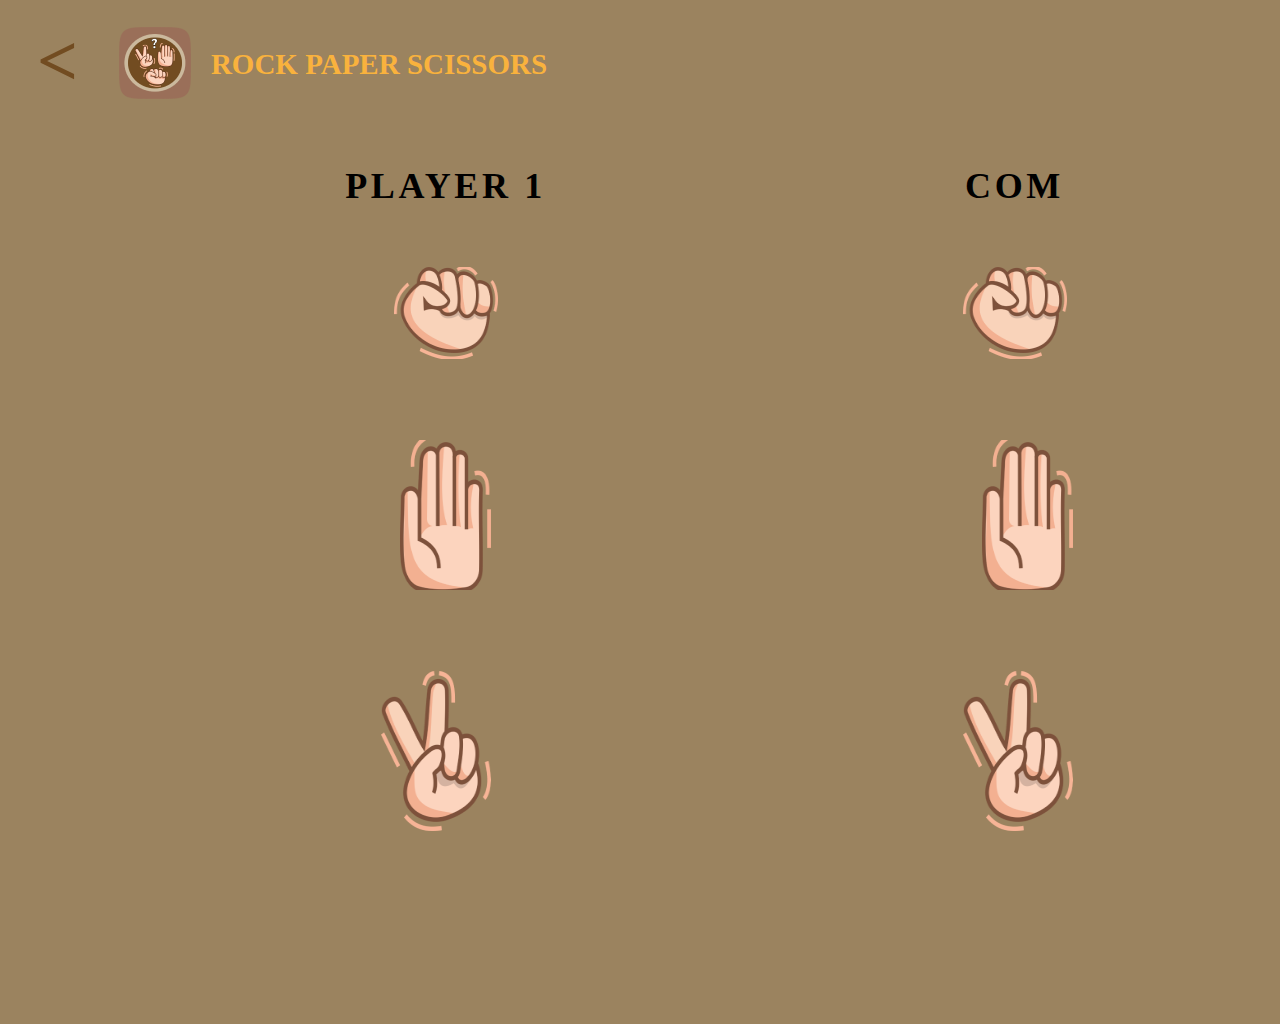
==== Challange4.html @ ebb3209c "Prototype1" ====
<!DOCTYPE html>
<html lang="en">
<head>
    <meta charset="UTF-8">
    <meta http-equiv="X-UA-Compatible" content="IE=edge">
    <meta name="viewport" content="width=device-width, initial-scale=1.0">
    <title>Challange Chapter 4</title>
    <link href="https://cdn.jsdelivr.net/npm/bootstrap@5.0.2/dist/css/bootstrap.min.css" rel="stylesheet">
    <link rel="stylesheet" href="style.css">
</head>
<style>

</style>
<body>
    <header>
        <h1 style="position: absolute;
        width: 55px;
        height: 87px;
        left: 37px;
        top: 12px;
        
        font-family: 'Open Sans';
        font-style: normal;
        font-weight: 700;
        font-size: 72px;
        line-height: 98px;
        letter-spacing: 0.1em;
        text-transform: uppercase;
        color: #724C21;"> < </h1>
        <div class="logo"><img src="assets/logo 1.png" alt=img></div>
        <div class="title">ROCK PAPER SCISSORS</div>
    </header>
    <div class="container">
        <div class="row">
            <div class="col">
                <h2 class="player1">PLAYER 1</h2>
                <div id="batu" role="button" class="row"><img src="assets/batu 1.png" style="position: absolute;
                    width: 128px;
                    height: 92px;
                    left: 382px;
                    top: 267px;">
                    </div>
                <div id="kertas" role="button" class="row"><img src="assets/kertas 1.png" style="position: absolute;
                    width: 115px;
                    height: 150px;
                    left: 388px;
                    top: 440px;">
                    </div>
                <div id="gunting" role="button" class="row"><img src="assets/gunting 1.png" style="position: absolute;
                    width: 134px;
                    height: 160px;
                    left: 369px;
                    top: 671px;">
                    </div>
                
            </div>
            <div class="col"></div>
            <div class="col">
                <h2 class="com">COM</h2>
                <div class="row"><img src="assets/batu 1.png" style="position: absolute;
                    width: 128px;
                    height: 92px;
                    left: 951px;
                    top: 267px;">
                    </div>
                <div class="row"><img src="assets/kertas 1.png" style="position: absolute;
                    width: 115px;
                    height: 150px;
                    left: 970px;
                    top: 440px;">
                    </div>
                <div class="row"><img src="assets/gunting 1.png" style="position: absolute;
                    width: 134px;
                    height: 160px;
                    left: 951px;
                    top: 671px;">
                    </div>
            </div>
        </div>
    </div>
    <div>

    </div>
    <script>
        var batu = document.getElementById("batu")
        var gunting = document.getElementById("gunting")
        var kertas = document.getElementById("kertas")

        // console.log(batu);
        // console.log(gunting);
        // console.log(kertas);

        const element1 = document.getElementById("batu");
        element1.addEventListener("click", myFunction1);
        function myFunction1() {
            let player = "batu" 
            console.log(player, '->Pilihan Player')

            let choice = ["batu", "gunting", "kertas"]
            let bot = choice[Math.floor(Math.random() * choice.length)]
            console.log(bot, '->Pilihan Bot')

            if (bot === "batu") {
                console.log("DRAW")
            } else if (bot === "kertas"){
                console.log("YOU LOSE!")
            }else{
                console.log("YOU WIN!")
            }
        }

        const element2 = document.getElementById("kertas");
        element2.addEventListener("click", myFunction2);
        function myFunction2() {
            let player = "kertas"
            console.log(player, '->Pilihan Player');

            let choice = ["batu", "gunting", "kertas"]
            let bot = choice[Math.floor(Math.random() * choice.length)]
            console.log(bot, '->Pilihan Bot');

            if(bot === "batu") {
                console.log("YOU WIN!");        
            }else if(bot === "kertas") {
                console.log("DRAW");
            }else {
                console.log("YOU LOSE!");
            }
            
        }

        const element3 = document.getElementById("gunting");
        element3.addEventListener("click", myFunction3);
        function myFunction3() {
            let player = "gunting"
            console.log(player, '->Pilihan Player');

            let choice = ["batu", "gunting", "kertas"]
            let bot = choice[Math.floor(Math.random() * choice.length)]
            console.log(bot, '->Pilihan Bot');

            if(bot === "batu") {
                console.log("YOU LOSE!");        
            }else if(bot === "kertas") {
                console.log("YOU WIN!");
            }else {
                console.log("DRAW");
            }
            
        }

        visibility = "hidden"

    </script>
</body>
</html>
---- style.css ----
body {
    background-image: url(assets/background.jpg);
    width: 1440px;
    height: 1024px;
}
.title {

    position: absolute;
    width: 410px;
    height: 62px;
    left: 174px;
    top: 40px;

    font-family: 'Open Sans';
    font-style: normal;
    font-weight: 700;
    font-size: 29px;
    line-height: 49px;
    text-align: center;

    color: #F9B23D;
}

.logo {
    position: absolute;
    width: 72px;
    height: 72px;
    left: 119px;
    top: 27px;
    
}

.player1 {

    color: black;
    position: absolute;
    width: 299px;
    height: 94px;
    left: 296px;
    top: 162px;
    
    font-family: 'Open Sans';
    font-style: normal;
    font-weight: 700;
    font-size: 36px;
    line-height: 49px;
    text-align: center;
    letter-spacing: 0.1em;
    text-transform: uppercase;
    
    

}

.com {
    color: black;
    position: absolute;
    width: 299px;
    height: 94px;
    left: 865px;
    top: 162px;

    color: black;
    font-family: 'Open Sans';
    font-style: normal;
    font-weight: 700;
    font-size: 36px;
    line-height: 49px;
    text-align: center;
    letter-spacing: 0.1em;
    text-transform: uppercase;
}

#batu:hover {
    background-color: #C4C4C4;
    border-radius: 30px;
    transition: .5s ease-in-out;
}

#kertas:hover {
    background-color: #C4C4C4;
    border-radius: 30px;
    transition: .5s ease-in-out;
}

#gunting:hover {
    background-color: #C4C4C4;
    border-radius: 30px;
    transition: .5s ease-in-out;
}
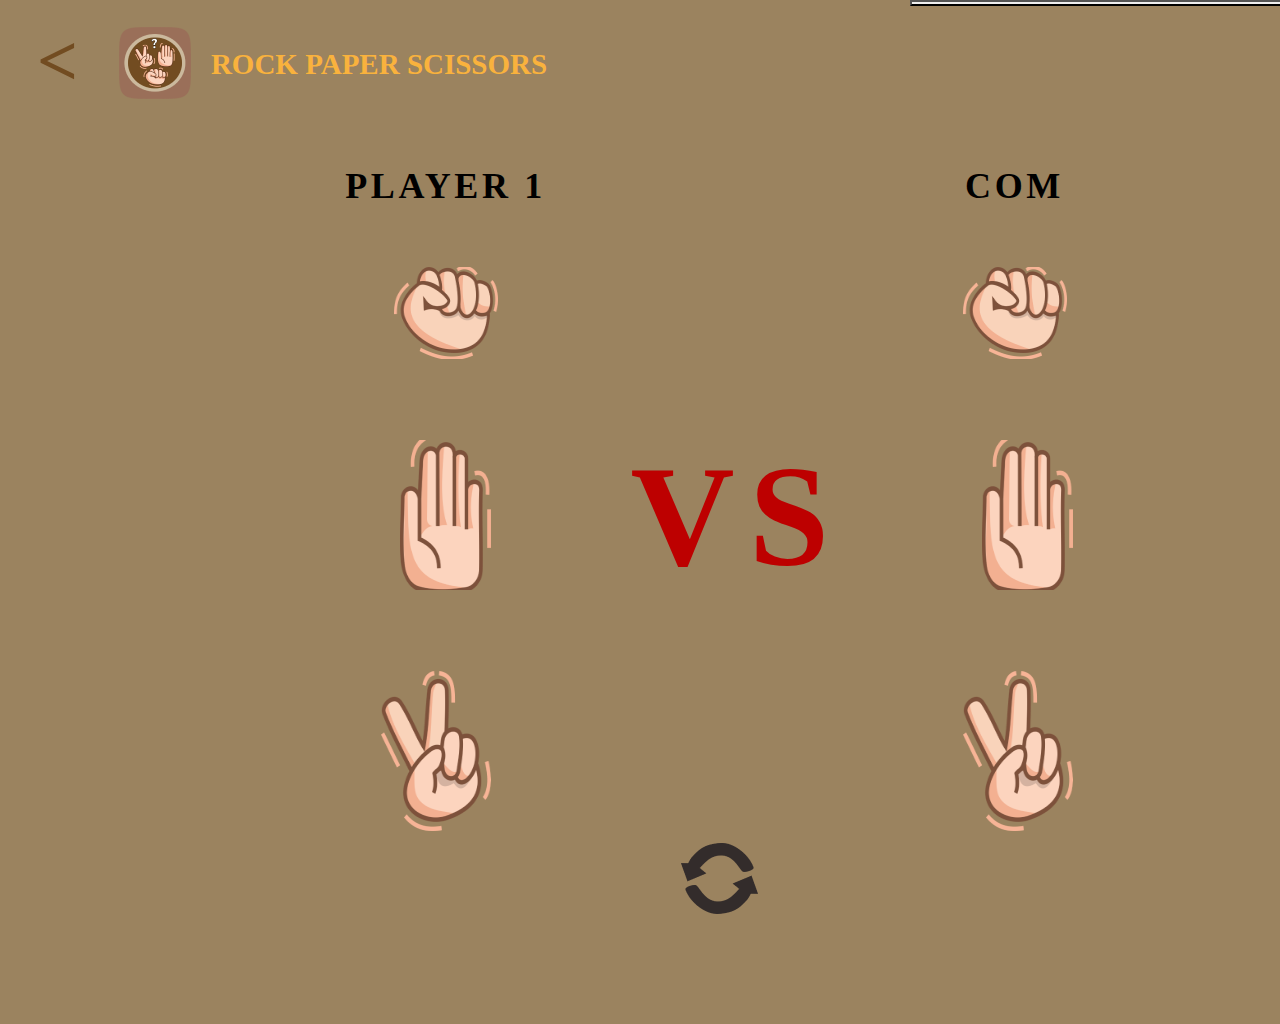
==== commit aa771da4: "Aku nyerah maaf" ====
--- a/Challange4.html
+++ b/Challange4.html
@@ -18,7 +18,6 @@
         height: 87px;
         left: 37px;
         top: 12px;
-        
         font-family: 'Open Sans';
         font-style: normal;
         font-weight: 700;
@@ -33,20 +32,21 @@
     <div class="container">
         <div class="row">
             <div class="col">
+                <!-- gambar player -->
                 <h2 class="player1">PLAYER 1</h2>
-                <div id="batu" role="button" class="row"><img src="assets/batu 1.png" style="position: absolute;
+                <div id="playerBatu" role="button" class="row"><img src="assets/batu 1.png" style="position: absolute;
                     width: 128px;
                     height: 92px;
                     left: 382px;
                     top: 267px;">
                     </div>
-                <div id="kertas" role="button" class="row"><img src="assets/kertas 1.png" style="position: absolute;
+                <div id="playerKertas" role="button" class="row"><img src="assets/kertas 1.png" style="position: absolute;
                     width: 115px;
                     height: 150px;
                     left: 388px;
                     top: 440px;">
                     </div>
-                <div id="gunting" role="button" class="row"><img src="assets/gunting 1.png" style="position: absolute;
+                <div id="playerGunting" role="button" class="row"><img src="assets/gunting 1.png" style="position: absolute;
                     width: 134px;
                     height: 160px;
                     left: 369px;
@@ -54,26 +54,37 @@
                     </div>
                 
             </div>
-            <div class="col"></div>
+
+            <!-- vs -->
+            <div class="col" class="result">
+                <h3 class="hasilSuit">VS</h3>
+            </div>
+            
+            <!-- gambar komputer -->
             <div class="col">
                 <h2 class="com">COM</h2>
-                <div class="row"><img src="assets/batu 1.png" style="position: absolute;
+                <div class="row" id="comBatu" ><img src="assets/batu 1.png" style="position: absolute;
                     width: 128px;
                     height: 92px;
                     left: 951px;
                     top: 267px;">
                     </div>
-                <div class="row"><img src="assets/kertas 1.png" style="position: absolute;
+                <div class="row" id="comKertas" ><img src="assets/kertas 1.png" style="position: absolute;
                     width: 115px;
                     height: 150px;
                     left: 970px;
                     top: 440px;">
                     </div>
-                <div class="row"><img src="assets/gunting 1.png" style="position: absolute;
+                <div class="row" id="comGunting" ><img src="assets/gunting 1.png" style="position: absolute;
                     width: 134px;
                     height: 160px;
                     left: 951px;
                     top: 671px;">
+                    </div>
+                    <div class="row justify-content-center align-items-center">
+                        <button type="button" class="refresh-icon">
+                        <img src="assets/refresh 2.png" alt="refresh" class="refresh"/>
+                        </button> 
                     </div>
             </div>
         </div>
@@ -82,46 +93,43 @@
 
     </div>
     <script>
-        var batu = document.getElementById("batu")
-        var gunting = document.getElementById("gunting")
-        var kertas = document.getElementById("kertas")
+        const playerBatu = document.getElementById("playerBatu")
+        const playerGunting = document.getElementById("playerGunting")
+        const playerKertas = document.getElementById("playerKertas")
 
-        // console.log(batu);
-        // console.log(gunting);
-        // console.log(kertas);
-
-        const element1 = document.getElementById("batu");
+        // jika player memencet batu
+        const element1 = document.getElementById("playerBatu");
         element1.addEventListener("click", myFunction1);
         function myFunction1() {
-            let player = "batu" 
-            console.log(player, '->Pilihan Player')
-
-            let choice = ["batu", "gunting", "kertas"]
+            let player = "playerBatu" 
+            console.log(player)
+            let choice = ["comBatu", "comGunting", "comKertas"]
             let bot = choice[Math.floor(Math.random() * choice.length)]
-            console.log(bot, '->Pilihan Bot')
-
-            if (bot === "batu") {
+            console.log(bot)
+            if (bot === "comBatu") {
                 console.log("DRAW")
-            } else if (bot === "kertas"){
+            } else if (bot === "comKertas"){
                 console.log("YOU LOSE!")
             }else{
                 console.log("YOU WIN!")
             }
+        
         }
 
-        const element2 = document.getElementById("kertas");
+        // jika player memencet kertas
+        const element2 = document.getElementById("playerKertas");
         element2.addEventListener("click", myFunction2);
         function myFunction2() {
-            let player = "kertas"
-            console.log(player, '->Pilihan Player');
+            let player = "playerKertas"
+            console.log(player);
 
-            let choice = ["batu", "gunting", "kertas"]
+            let choice = ["comBatu", "comGunting", "comKertas"]
             let bot = choice[Math.floor(Math.random() * choice.length)]
-            console.log(bot, '->Pilihan Bot');
+            console.log(bot);
 
-            if(bot === "batu") {
+            if(bot === "comBatu") {
                 console.log("YOU WIN!");        
-            }else if(bot === "kertas") {
+            }else if(bot === "comKertas") {
                 console.log("DRAW");
             }else {
                 console.log("YOU LOSE!");
@@ -129,27 +137,27 @@
             
         }
 
-        const element3 = document.getElementById("gunting");
+        // jika player memencet gunting
+        const element3 = document.getElementById("playerGunting");
         element3.addEventListener("click", myFunction3);
         function myFunction3() {
-            let player = "gunting"
-            console.log(player, '->Pilihan Player');
+            let player = "playerGunting"
+            console.log(player);
 
-            let choice = ["batu", "gunting", "kertas"]
+            let choice = ["comBatu", "comGunting", "comKertas"]
             let bot = choice[Math.floor(Math.random() * choice.length)]
-            console.log(bot, '->Pilihan Bot');
+            console.log(bot);
 
-            if(bot === "batu") {
+            if(bot === "comBatu") {
                 console.log("YOU LOSE!");        
-            }else if(bot === "kertas") {
+            }else if(bot === "comKertas") {
                 console.log("YOU WIN!");
             }else {
                 console.log("DRAW");
             }
             
         }
-
-        visibility = "hidden"
+        
 
     </script>
 </body>
--- a/style.css
+++ b/style.css
@@ -71,6 +71,35 @@
     text-transform: uppercase;
 }
 
+.hasilSuit {
+    position: absolute;
+    width: 296px;
+    height: 186px;
+    left: 589px;
+    top: 419px;
+
+    font-family: 'Open Sans';
+    font-style: normal;
+    font-weight: 700;
+    font-size: 144px;
+    line-height: 196px;
+    text-align: center;
+    letter-spacing: 0.1em;
+    text-transform: uppercase;
+
+    color: #BD0000;
+
+}
+
+.refresh {
+    position: absolute;
+    width: 77px;
+    height: 71px;
+    left: 681px;
+    top: 843px;
+
+}
+
 #batu:hover {
     background-color: #C4C4C4;
     border-radius: 30px;
